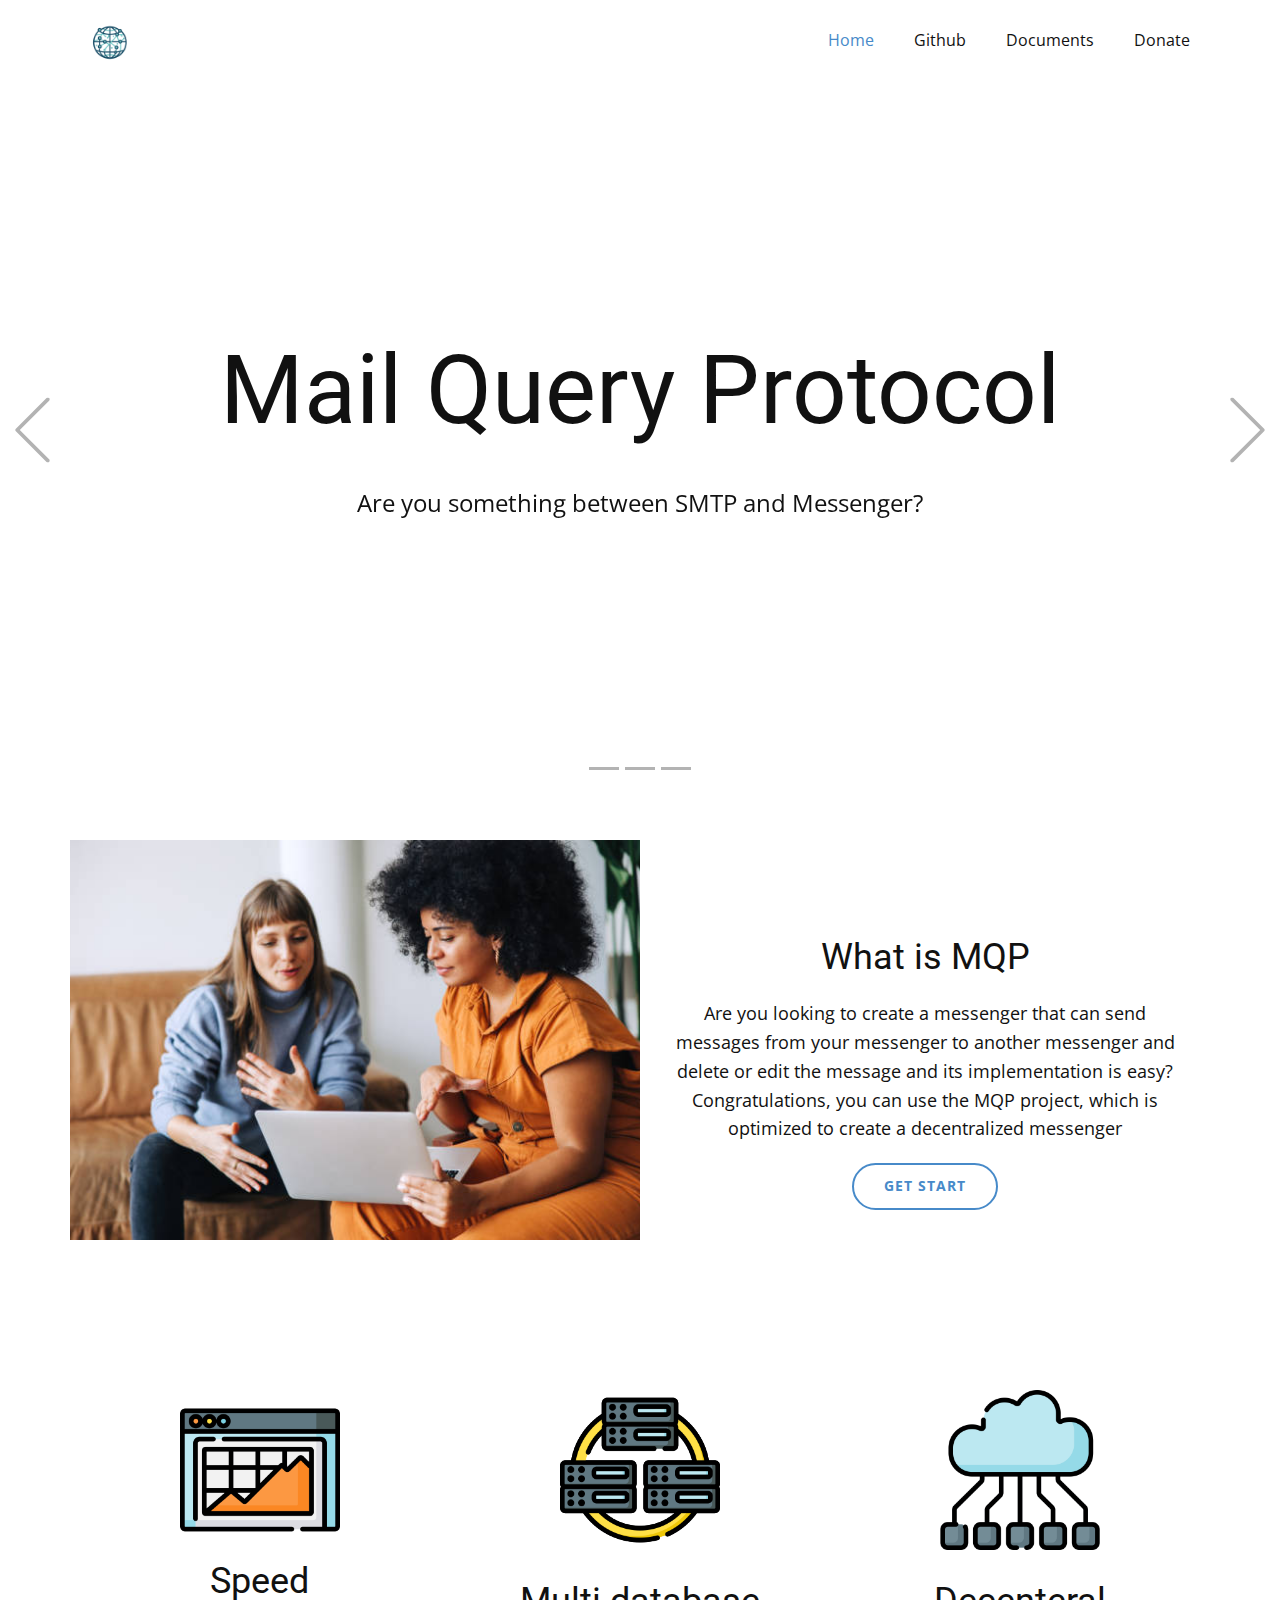
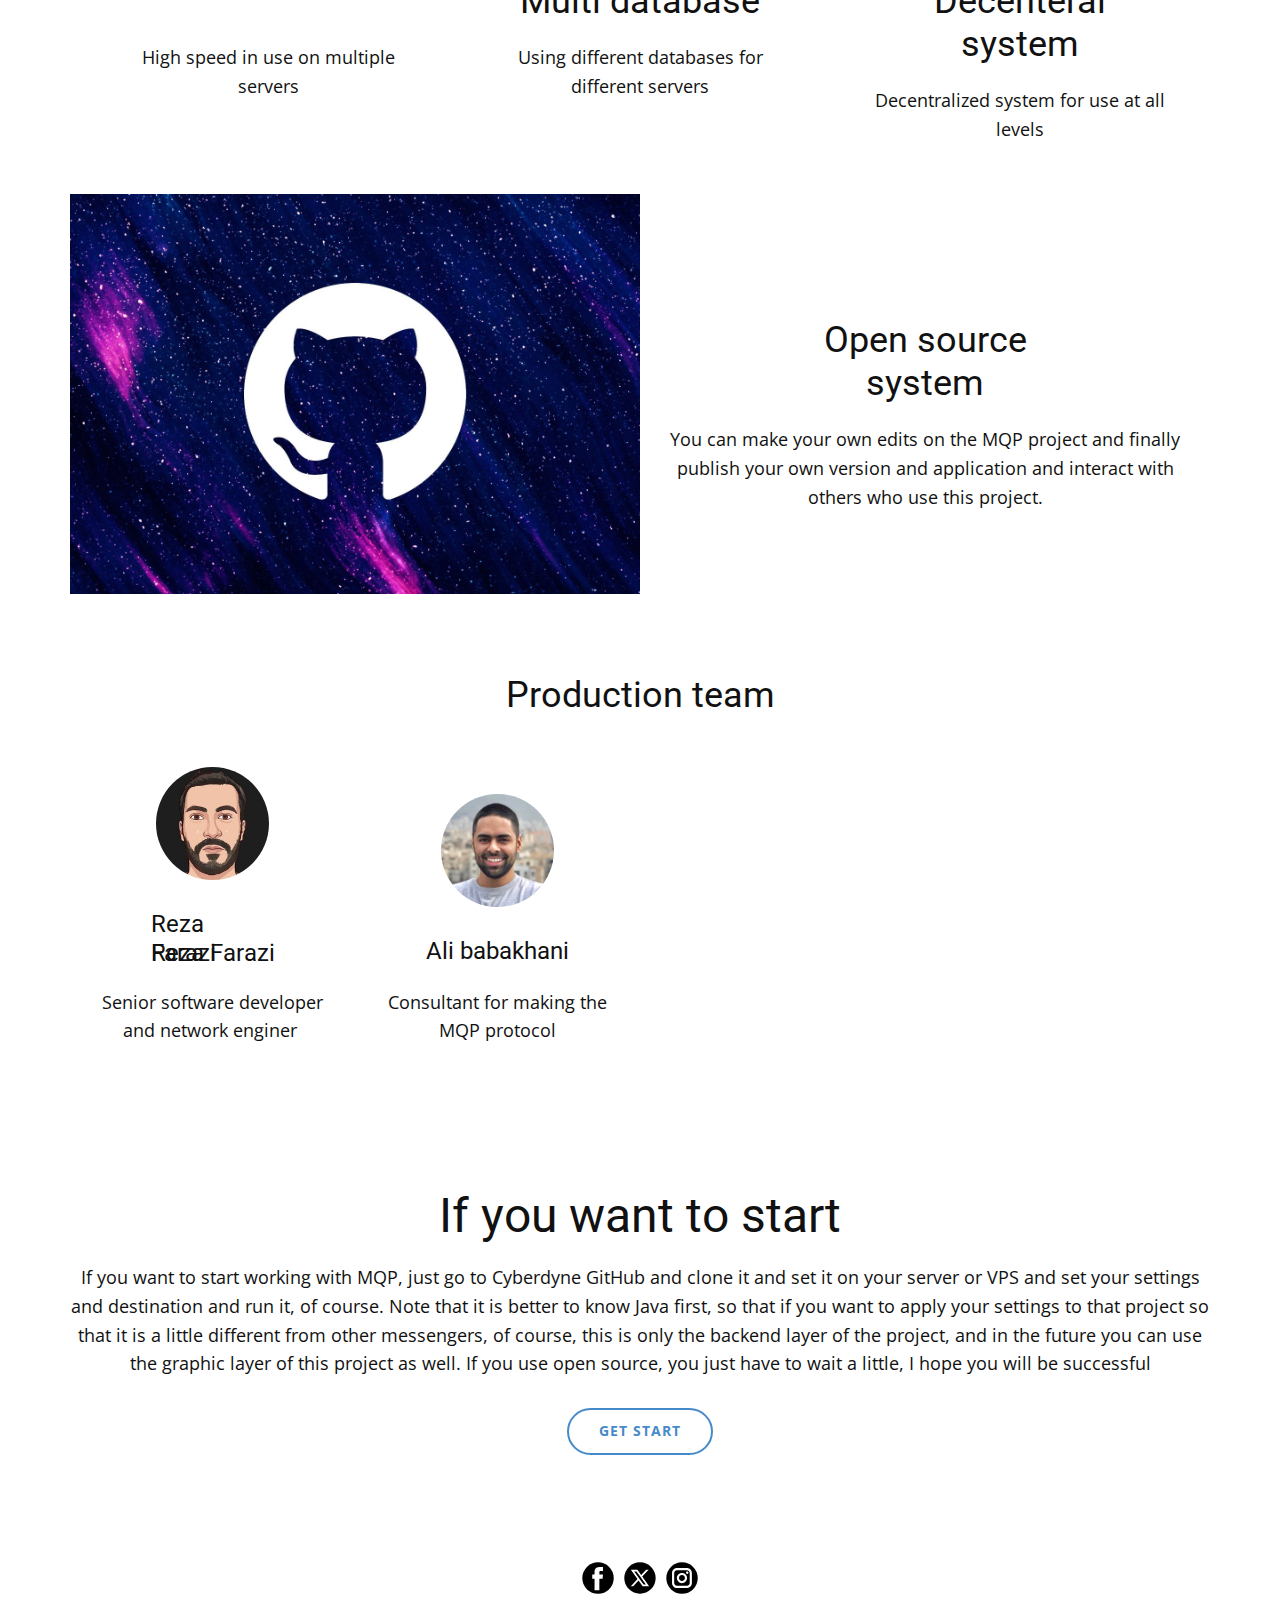
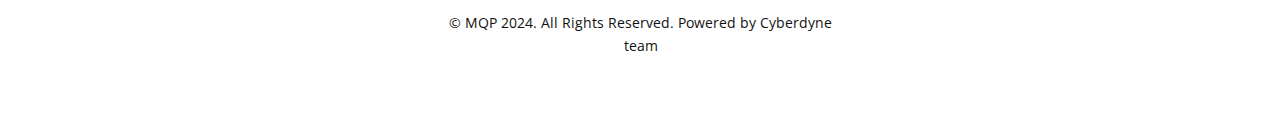
==== index.html @ e92b4737 "Get start website" ====
<!DOCTYPE html>
<html style="font-size: 16px;" lang="en"><head>
    <meta name="viewport" content="width=device-width, initial-scale=1.0">
    <meta charset="utf-8">
    <meta name="keywords" content="Mail Query Protocol​, Mail Query Protocol​, Mail Query Protocol​, If you want to start">
    <meta name="description" content="">
    <title>Home</title>
    <link rel="stylesheet" href="nicepage.css" media="screen">
<link rel="stylesheet" href="Home.css" media="screen">
    <script class="u-script" type="text/javascript" src="jquery.js" defer=""></script>
    <script class="u-script" type="text/javascript" src="nicepage.js" defer=""></script>
    <meta name="generator" content="Nicepage 6.11.6, nicepage.com">
    <link id="u-theme-google-font" rel="stylesheet" href="https://fonts.googleapis.com/css?family=Roboto:100,100i,300,300i,400,400i,500,500i,700,700i,900,900i|Open+Sans:300,300i,400,400i,500,500i,600,600i,700,700i,800,800i">
    
    
    
    
    
    
    
    <script type="application/ld+json">{
		"@context": "http://schema.org",
		"@type": "Organization",
		"name": "",
		"sameAs": [
				"https://facebook.com/name",
				"https://twitter.com/name",
				"https://instagram.com/name"
		]
}</script>
    <meta name="theme-color" content="#478ac9">
    <meta name="twitter:site" content="@">
    <meta name="twitter:card" content="summary_large_image">
    <meta name="twitter:title" content="Home">
    <meta name="twitter:description" content="">
    <meta property="og:title" content="Home">
    <meta property="og:type" content="website">
  <meta data-intl-tel-input-cdn-path="intlTelInput/"></head>
  <body data-home-page="Home.html" data-home-page-title="Home" data-path-to-root="./" data-include-products="false" class="u-body u-xl-mode" data-lang="en"><header class="u-clearfix u-header" id="sec-7b68"><div class="u-clearfix u-sheet u-valign-middle u-sheet-1">
        <nav class="u-menu u-menu-one-level u-offcanvas u-menu-1">
          <div class="menu-collapse" style="font-size: 1rem; letter-spacing: 0px;">
            <a class="u-button-style u-custom-left-right-menu-spacing u-custom-padding-bottom u-custom-text-hover-color u-custom-top-bottom-menu-spacing u-nav-link u-text-active-palette-1-base u-text-hover-palette-2-base" href="#">
              <svg class="u-svg-link" viewBox="0 0 24 24"><use xlink:href="#menu-hamburger"></use></svg>
              <svg class="u-svg-content" version="1.1" id="menu-hamburger" viewBox="0 0 16 16" x="0px" y="0px" xmlns:xlink="http://www.w3.org/1999/xlink" xmlns="http://www.w3.org/2000/svg"><g><rect y="1" width="16" height="2"></rect><rect y="7" width="16" height="2"></rect><rect y="13" width="16" height="2"></rect>
</g></svg>
            </a>
          </div>
          <div class="u-custom-menu u-nav-container">
            <ul class="u-nav u-unstyled u-nav-1"><li class="u-nav-item"><a class="u-button-style u-nav-link u-text-active-palette-1-base u-text-hover-custom-color-2" href="Home.html" style="padding: 10px 20px;">Home</a>
</li><li class="u-nav-item"><a class="u-button-style u-nav-link u-text-active-palette-1-base u-text-hover-custom-color-2" href="https://github.com/realcyberdyne" style="padding: 10px 20px;">Github</a>
</li><li class="u-nav-item"><a class="u-button-style u-nav-link u-text-active-palette-1-base u-text-hover-custom-color-2" href="https://github.com/realcyberdyne/MQP-Mail-Query-Protocol-" style="padding: 10px 20px;">Documents</a>
</li><li class="u-nav-item"><a class="u-button-style u-nav-link u-text-active-palette-1-base u-text-hover-custom-color-2" style="padding: 10px 20px;">Donate</a>
</li></ul>
          </div>
          <div class="u-custom-menu u-nav-container-collapse">
            <div class="u-black u-container-style u-inner-container-layout u-opacity u-opacity-95 u-sidenav">
              <div class="u-inner-container-layout u-sidenav-overflow">
                <div class="u-menu-close"></div>
                <ul class="u-align-center u-nav u-popupmenu-items u-unstyled u-nav-2"><li class="u-nav-item"><a class="u-button-style u-nav-link" href="Home.html">Home</a>
</li><li class="u-nav-item"><a class="u-button-style u-nav-link" href="https://github.com/realcyberdyne">Github</a>
</li><li class="u-nav-item"><a class="u-button-style u-nav-link" href="https://github.com/realcyberdyne/MQP-Mail-Query-Protocol-">Documents</a>
</li><li class="u-nav-item"><a class="u-button-style u-nav-link">Donate</a>
</li></ul>
              </div>
            </div>
            <div class="u-black u-menu-overlay u-opacity u-opacity-70"></div>
          </div>
        </nav>
        <img class="u-image u-image-contain u-image-default u-preserve-proportions u-image-1" src="images/NewProject.png" alt="" data-image-width="1024" data-image-height="1024">
      </div></header>
    <section class="u-carousel u-slide u-block-faf6-1" id="carousel_fd09" data-interval="5000" data-u-ride="carousel">
      <ol class="u-absolute-hcenter u-carousel-indicators u-block-faf6-2">
        <li data-u-target="#carousel_fd09" class="u-active u-grey-30" data-u-slide-to="0"></li>
        <li data-u-target="#carousel_fd09" class="u-grey-30" data-u-slide-to="1"></li>
        <li data-u-target="#carousel_fd09" class="u-grey-30" data-u-slide-to="2"></li>
      </ol>
      <div class="u-carousel-inner" role="listbox">
        <div class="u-active u-align-center u-carousel-item u-clearfix u-container-align-center u-section-1-1">
          <div class="u-clearfix u-sheet u-sheet-1">
            <h1 class="u-align-center u-text u-text-default u-title u-text-1">Mail Query Protocol </h1>
            <p class="u-align-center u-large-text u-text u-text-variant u-text-2"> Are you something between SMTP and Messenger?</p>
          </div>
        </div>
        <div class="u-carousel-item u-clearfix u-section-1-2">
          <div class="u-clearfix u-sheet u-sheet-1">
            <h1 class="u-align-center u-text u-text-default u-title u-text-1">Mail Query Protocol </h1>
            <p class="u-align-center u-large-text u-text u-text-variant u-text-2"> Are you looking for a decentralized file manager?</p>
          </div>
        </div>
        <div class="u-carousel-item u-clearfix u-section-1-3">
          <div class="u-clearfix u-sheet u-sheet-1">
            <h1 class="u-align-center u-text u-text-default u-title u-text-1">Mail Query Protocol </h1>
            <p class="u-align-center u-large-text u-text u-text-variant u-text-2"> Are you looking for a decentralized file manager?</p>
          </div>
        </div>
      </div>
      <a class="u-absolute-vcenter u-carousel-control u-carousel-control-prev u-text-grey-30 u-block-faf6-3" href="#carousel_fd09" role="button" data-u-slide="prev">
        <span aria-hidden="true">
          <svg class="u-svg-link" viewBox="0 0 477.175 477.175"><path d="M145.188,238.575l215.5-215.5c5.3-5.3,5.3-13.8,0-19.1s-13.8-5.3-19.1,0l-225.1,225.1c-5.3,5.3-5.3,13.8,0,19.1l225.1,225
                    c2.6,2.6,6.1,4,9.5,4s6.9-1.3,9.5-4c5.3-5.3,5.3-13.8,0-19.1L145.188,238.575z"></path></svg>
        </span>
        <span class="sr-only">Previous</span>
      </a>
      <a class="u-absolute-vcenter u-carousel-control u-carousel-control-next u-text-grey-30 u-block-faf6-4" href="#carousel_fd09" role="button" data-u-slide="next">
        <span aria-hidden="true">
          <svg class="u-svg-link" viewBox="0 0 477.175 477.175"><path d="M360.731,229.075l-225.1-225.1c-5.3-5.3-13.8-5.3-19.1,0s-5.3,13.8,0,19.1l215.5,215.5l-215.5,215.5
                    c-5.3,5.3-5.3,13.8,0,19.1c2.6,2.6,6.1,4,9.5,4c3.4,0,6.9-1.3,9.5-4l225.1-225.1C365.931,242.875,365.931,234.275,360.731,229.075z"></path></svg>
        </span>
        <span class="sr-only">Next</span>
      </a>
    </section>
    <section class="u-clearfix u-section-2" id="sec-bded">
      <div class="u-clearfix u-sheet u-sheet-1">
        <div class="data-layout-selected u-clearfix u-expanded-width u-layout-wrap u-layout-wrap-1">
          <div class="u-layout">
            <div class="u-layout-row">
              <div class="u-container-align-center u-container-style u-image u-layout-cell u-size-30 u-image-1" data-image-width="612" data-image-height="408">
                <div class="u-container-layout u-container-layout-1"></div>
              </div>
              <div class="u-container-style u-layout-cell u-size-30 u-layout-cell-2">
                <div class="u-container-layout u-container-layout-2">
                  <h3 class="u-align-center u-text u-text-default u-text-1">What is MQP<br>
                  </h3>
                  <p class="u-align-center u-text u-text-default u-text-2"> Are you looking to create a messenger that can send messages from your messenger to another messenger and delete or edit the message and its implementation is easy?
Congratulations, you can use the MQP project, which is optimized to create a decentralized messenger</p>
                  <a href="https://github.com/realcyberdyne/MQP-Mail-Query-Protocol-" class="u-align-center u-border-2 u-border-hover-palette-1-base u-border-palette-1-base u-btn u-btn-round u-button-style u-hover-palette-1-base u-none u-radius u-btn-1">Get start </a>
                </div>
              </div>
            </div>
          </div>
        </div>
      </div>
    </section>
    <section class="u-clearfix u-section-3" id="sec-f369">
      <div class="u-clearfix u-sheet u-valign-middle u-sheet-1">
        <div class="data-layout-selected u-clearfix u-expanded-width u-layout-wrap u-layout-wrap-1">
          <div class="u-layout">
            <div class="u-layout-row">
              <div class="u-container-align-center-lg u-container-align-center-md u-container-align-center-sm u-container-align-center-xl u-container-style u-layout-cell u-size-20 u-layout-cell-1">
                <div class="u-container-layout u-valign-top-xs u-container-layout-1">
                  <img class="u-image u-image-default u-preserve-proportions u-image-1" src="images/computer.png" alt="" data-image-width="512" data-image-height="512">
                  <h3 class="u-align-center u-text u-text-default u-text-1">Speed</h3>
                  <p class="u-align-center u-text u-text-default u-text-2"> High speed in use on multiple servers</p>
                </div>
              </div>
              <div class="u-container-style u-layout-cell u-size-20 u-layout-cell-2">
                <div class="u-container-layout u-container-layout-2">
                  <img class="u-image u-image-contain u-image-default u-preserve-proportions u-image-2" src="images/database.png" alt="" data-image-width="512" data-image-height="512">
                  <img class="u-image u-image-contain u-image-default u-preserve-proportions u-image-3" src="images/database.png" alt="" data-image-width="512" data-image-height="512">
                  <h3 class="u-align-center u-text u-text-default u-text-3">Multi database</h3>
                  <p class="u-align-center u-text u-text-default u-text-4"> Using different databases for different servers</p>
                </div>
              </div>
              <div class="u-container-align-center u-container-style u-layout-cell u-size-20 u-layout-cell-3">
                <div class="u-container-layout u-container-layout-3">
                  <img class="u-image u-image-default u-preserve-proportions u-image-4" src="images/circuit.png" alt="" data-image-width="512" data-image-height="512">
                  <h3 class="u-align-center u-text u-text-default u-text-5"> Decenteral system</h3>
                  <p class="u-align-center u-text u-text-default u-text-6"> Decentralized system for use at all levels</p>
                </div>
              </div>
            </div>
          </div>
        </div>
        <div class="data-layout-selected u-clearfix u-expanded-width u-layout-wrap u-layout-wrap-2">
          <div class="u-layout">
            <div class="u-layout-row">
              <div class="u-container-align-center u-container-style u-image u-layout-cell u-size-30 u-image-5" data-image-width="1600" data-image-height="900">
                <div class="u-container-layout u-container-layout-4"></div>
              </div>
              <div class="u-container-style u-layout-cell u-size-30 u-layout-cell-5">
                <div class="u-container-layout u-container-layout-5">
                  <h3 class="u-align-center u-text u-text-default u-text-7">Open source system</h3>
                  <p class="u-align-center u-text u-text-default u-text-8"> You can make your own edits on the MQP project and finally publish your own version and application and interact with others who use this project.<br>
                  </p>
                </div>
              </div>
            </div>
          </div>
        </div>
      </div>
    </section>
    <section class="u-clearfix u-section-4" id="sec-84dd">
      <div class="u-clearfix u-sheet u-sheet-1">
        <h3 class="u-align-center u-text u-text-default u-text-1"> Production team</h3>
        <div class="data-layout-selected u-clearfix u-expanded-width u-layout-wrap u-layout-wrap-1">
          <div class="u-layout">
            <div class="u-layout-row">
              <div class="u-container-style u-layout-cell u-size-15 u-size-30-md u-layout-cell-1">
                <div class="u-container-layout u-container-layout-1">
                  <img class="u-image u-image-round u-preserve-proportions u-radius u-image-1" src="images/image10.png" alt="" data-image-width="200" data-image-height="200">
                  <h4 class="u-text u-text-default u-text-2">Reza Farazi</h4>
                  <h4 class="u-align-center u-text u-text-default u-text-3">Reza Farazi</h4>
                  <p class="u-align-center u-text u-text-default u-text-4">Senior software developer and network enginer&nbsp;</p>
                </div>
              </div>
              <div class="u-container-align-center u-container-style u-layout-cell u-size-15 u-size-30-md u-layout-cell-2">
                <div class="u-container-layout u-valign-bottom u-container-layout-2">
                  <img class="u-image u-image-round u-preserve-proportions u-radius u-image-2" src="images/image11.png" alt="" data-image-width="640" data-image-height="640">
                  <h4 class="u-align-center u-text u-text-default u-text-5">Ali babakhani</h4>
                  <p class="u-align-center u-text u-text-default u-text-6"> Consultant for making the MQP protocol</p>
                </div>
              </div>
              <div class="u-container-style u-layout-cell u-size-15 u-size-30-md u-layout-cell-3">
                <div class="u-container-layout u-container-layout-3"></div>
              </div>
              <div class="u-container-style u-layout-cell u-size-15 u-size-30-md u-layout-cell-4">
                <div class="u-container-layout u-container-layout-4"></div>
              </div>
            </div>
          </div>
        </div>
      </div>
    </section>
    <section class="u-clearfix u-section-5" id="sec-c62b">
      <div class="u-clearfix u-sheet u-sheet-1">
        <h2 class="u-align-center u-text u-text-default u-text-1">If you want to start</h2>
        <p class="u-align-center u-text u-text-default u-text-2"> If you want to start working with MQP, just go to Cyberdyne GitHub and clone it and set it on your server or VPS and set your settings and destination and run it, of course. Note that it is better to know Java first, so that if you want to apply your settings to that project so that it is a little different from other messengers, of course, this is only the backend layer of the project, and in the future you can use the graphic layer of this project as well. If you use open source, you just have to wait a little, I hope you will be successful</p>
        <a href="https://github.com/realcyberdyne/MQP-Mail-Query-Protocol-" class="u-align-center u-border-2 u-border-hover-palette-1-base u-border-palette-1-base u-btn u-btn-round u-button-style u-hover-palette-1-base u-none u-radius u-btn-1">Get start </a>
      </div>
    </section>
    
    
    
    <footer class="u-align-center u-clearfix u-footer u-white u-footer" id="sec-74ca"><div class="u-clearfix u-sheet u-sheet-1">
        <div class="u-social-icons u-spacing-10 u-social-icons-1">
          <a class="u-social-url" title="facebook" target="_blank" href="https://facebook.com/name"><span class="u-icon u-social-facebook u-social-icon u-text-black u-icon-1"><svg class="u-svg-link" preserveAspectRatio="xMidYMin slice" viewBox="0 0 112 112" style=""><use xlink:href="#svg-7eaa"></use></svg><svg class="u-svg-content" viewBox="0 0 112 112" x="0" y="0" id="svg-7eaa"><circle fill="currentColor" cx="56.1" cy="56.1" r="55"></circle><path fill="#FFFFFF" d="M73.5,31.6h-9.1c-1.4,0-3.6,0.8-3.6,3.9v8.5h12.6L72,58.3H60.8v40.8H43.9V58.3h-8V43.9h8v-9.2
c0-6.7,3.1-17,17-17h12.5v13.9H73.5z"></path></svg></span>
          </a>
          <a class="u-social-url" title="twitter" target="_blank" href="https://twitter.com/name"><span class="u-icon u-social-icon u-social-twitter u-text-black u-icon-2"><svg class="u-svg-link" preserveAspectRatio="xMidYMin slice" viewBox="0 0 112.2 112.2" style=""><use xlink:href="#svg-4dbb"></use></svg><svg class="u-svg-content" viewBox="0 0 112.2 112.2" x="0px" y="0px" id="svg-4dbb"><circle fill="currentColor" cx="56" cy="56" r="55"></circle><path fill="#FFFFFF" d="M63.9,51l22.4-24h-8.6L60.3,45.9L46.9,27H24l23.3,32.8L24,85h8.2L51,64.9L65.3,85H88L63.9,51z M55.3,60.2
l-3.7-5.1L35.7,33.1h8.1l12.3,17.2l3.7,5.1l16.6,23.4h-7.8L55.3,60.2z"></path></svg></span>
          </a>
          <a class="u-social-url" title="instagram" target="_blank" href="https://instagram.com/name"><span class="u-icon u-social-icon u-social-instagram u-text-black u-icon-3"><svg class="u-svg-link" preserveAspectRatio="xMidYMin slice" viewBox="0 0 112 112" style=""><use xlink:href="#svg-7a27"></use></svg><svg class="u-svg-content" viewBox="0 0 112 112" x="0" y="0" id="svg-7a27"><circle fill="currentColor" cx="56.1" cy="56.1" r="55"></circle><path fill="#FFFFFF" d="M55.9,38.2c-9.9,0-17.9,8-17.9,17.9C38,66,46,74,55.9,74c9.9,0,17.9-8,17.9-17.9C73.8,46.2,65.8,38.2,55.9,38.2
z M55.9,66.4c-5.7,0-10.3-4.6-10.3-10.3c-0.1-5.7,4.6-10.3,10.3-10.3c5.7,0,10.3,4.6,10.3,10.3C66.2,61.8,61.6,66.4,55.9,66.4z"></path><path fill="#FFFFFF" d="M74.3,33.5c-2.3,0-4.2,1.9-4.2,4.2s1.9,4.2,4.2,4.2s4.2-1.9,4.2-4.2S76.6,33.5,74.3,33.5z"></path><path fill="#FFFFFF" d="M73.1,21.3H38.6c-9.7,0-17.5,7.9-17.5,17.5v34.5c0,9.7,7.9,17.6,17.5,17.6h34.5c9.7,0,17.5-7.9,17.5-17.5V38.8
C90.6,29.1,82.7,21.3,73.1,21.3z M83,73.3c0,5.5-4.5,9.9-9.9,9.9H38.6c-5.5,0-9.9-4.5-9.9-9.9V38.8c0-5.5,4.5-9.9,9.9-9.9h34.5
c5.5,0,9.9,4.5,9.9,9.9V73.3z"></path></svg></span>
          </a>
        </div>
        <p class="u-small-text u-text u-text-variant u-text-1"> © MQP 2024. All Rights Reserved. Powered by Cyberdyne team</p>
      </div></footer>
    
  
</body></html>
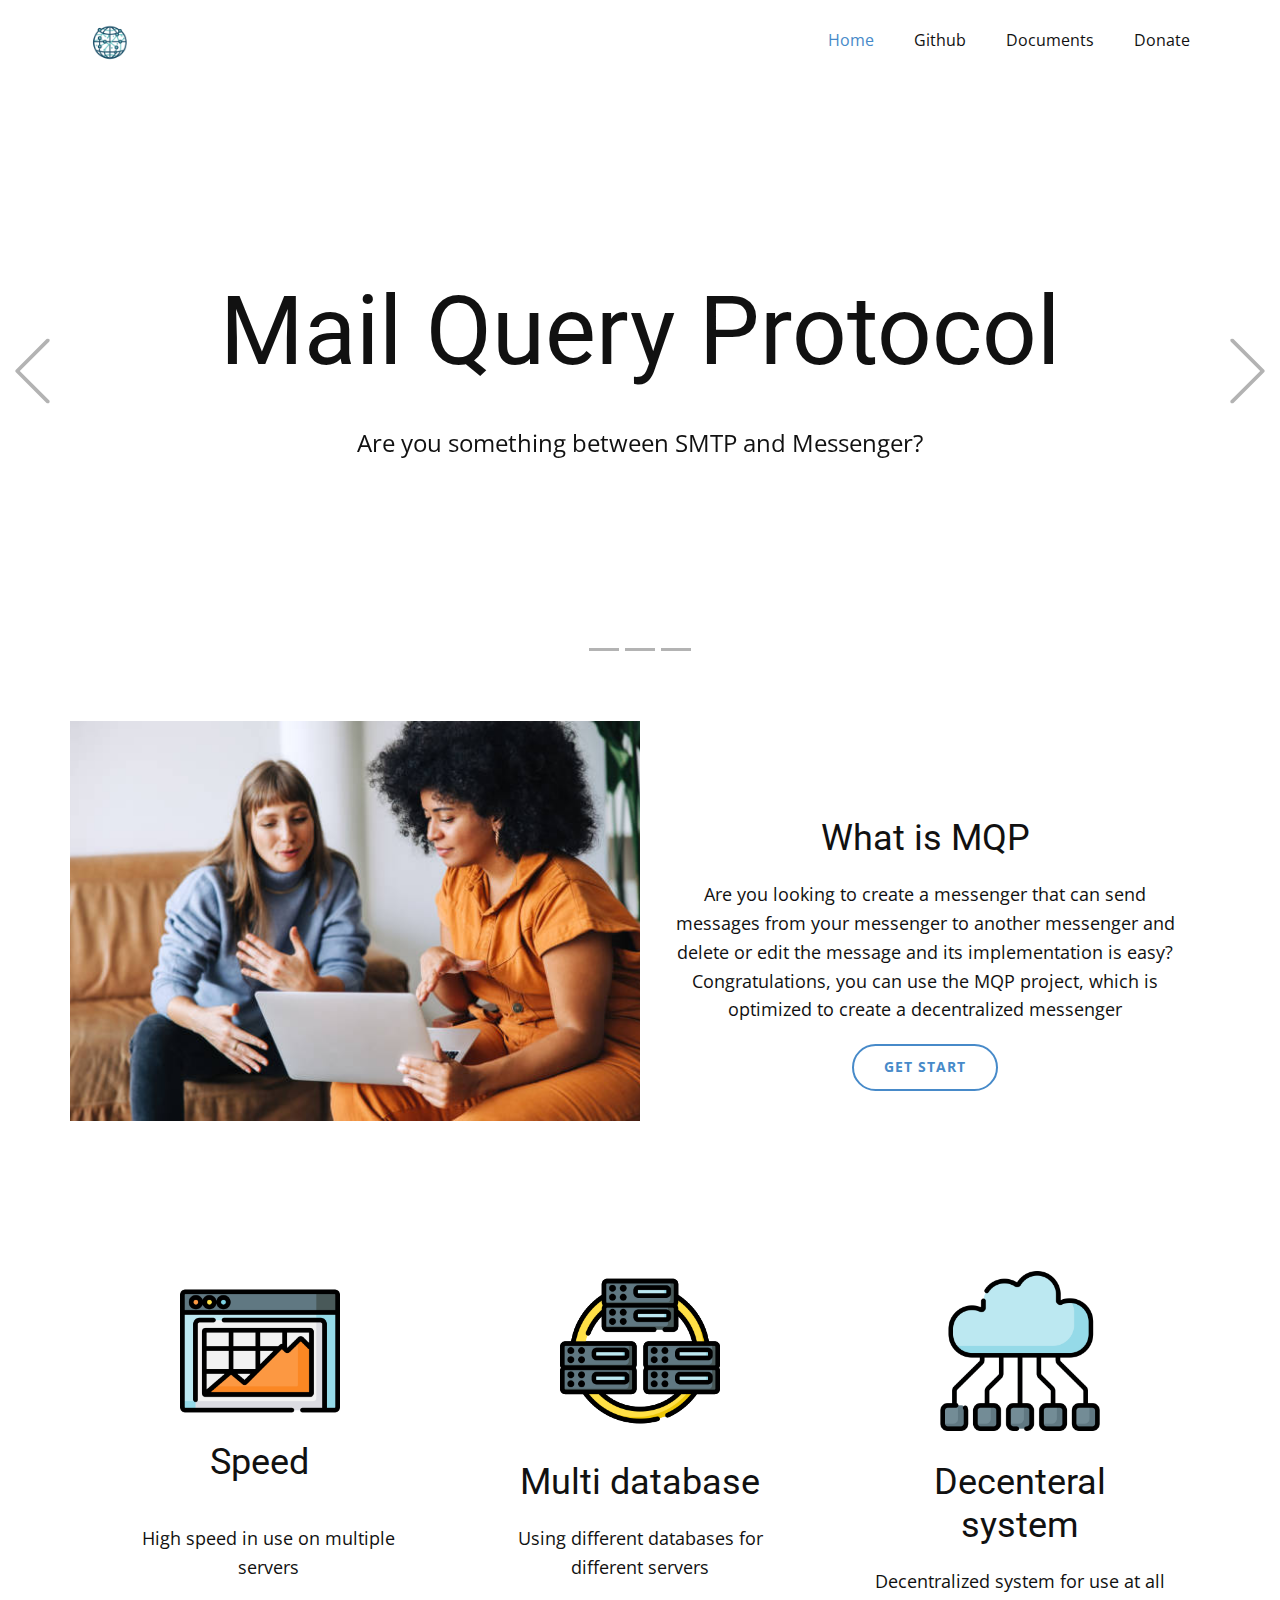
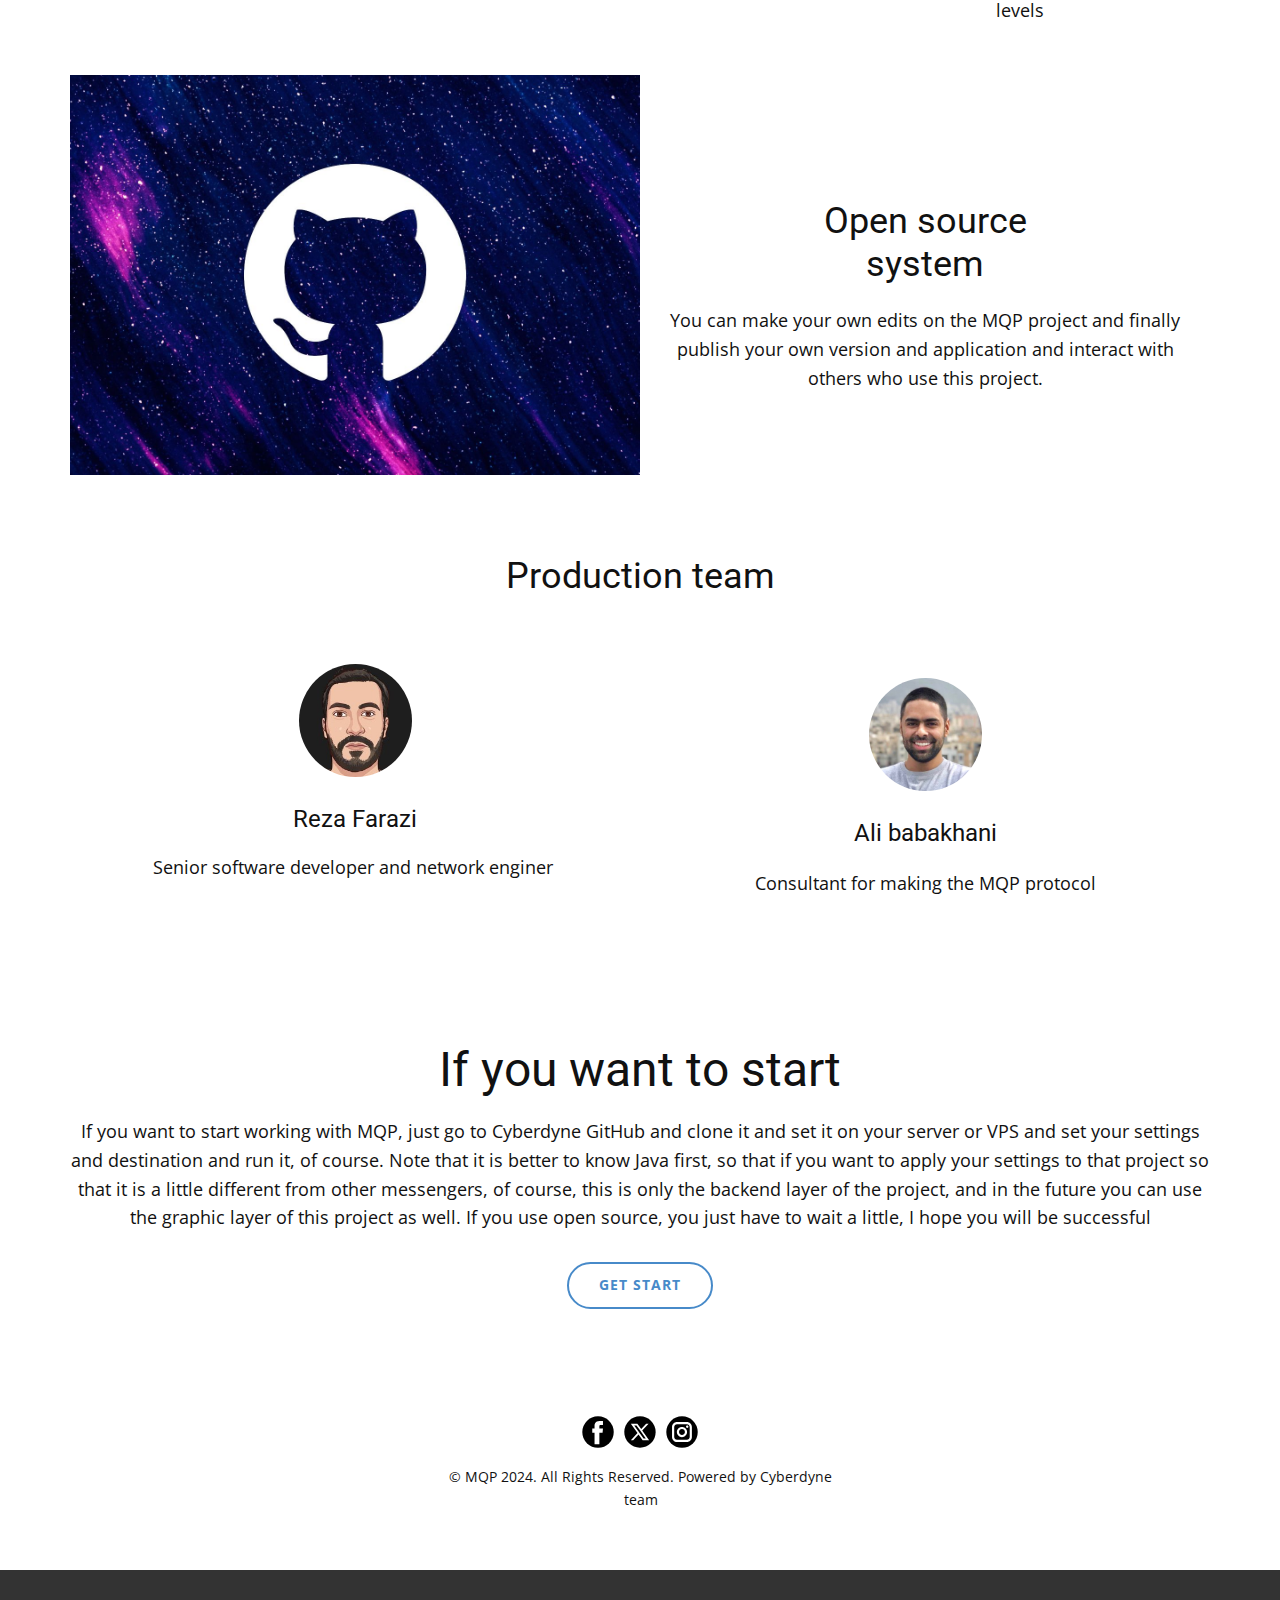
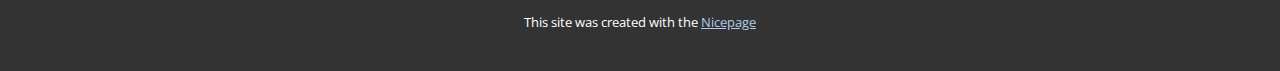
==== commit 5c222bd1: "Fix some bugs" ====
--- a/index.html
+++ b/index.html
@@ -1,15 +1,16 @@
 <!DOCTYPE html>
-<html style="font-size: 16px;" lang="en"><head>
+<html style="font-size: 16px;" lang="en-US"><head>
     <meta name="viewport" content="width=device-width, initial-scale=1.0">
     <meta charset="utf-8">
     <meta name="keywords" content="Mail Query Protocol​, Mail Query Protocol​, Mail Query Protocol​, If you want to start">
-    <meta name="description" content="">
+    <meta name="description" content="The official page of the MQP protocol">
     <title>Home</title>
     <link rel="stylesheet" href="nicepage.css" media="screen">
 <link rel="stylesheet" href="Home.css" media="screen">
     <script class="u-script" type="text/javascript" src="jquery.js" defer=""></script>
     <script class="u-script" type="text/javascript" src="nicepage.js" defer=""></script>
     <meta name="generator" content="Nicepage 6.11.6, nicepage.com">
+    <link rel="icon" href="images/NewProject.png">
     <link id="u-theme-google-font" rel="stylesheet" href="https://fonts.googleapis.com/css?family=Roboto:100,100i,300,300i,400,400i,500,500i,700,700i,900,900i|Open+Sans:300,300i,400,400i,500,500i,600,600i,700,700i,800,800i">
     
     
@@ -21,7 +22,7 @@
     <script type="application/ld+json">{
 		"@context": "http://schema.org",
 		"@type": "Organization",
-		"name": "",
+		"name": "Mail Query protocol",
 		"sameAs": [
 				"https://facebook.com/name",
 				"https://twitter.com/name",
@@ -32,8 +33,9 @@
     <meta name="twitter:site" content="@">
     <meta name="twitter:card" content="summary_large_image">
     <meta name="twitter:title" content="Home">
-    <meta name="twitter:description" content="">
+    <meta name="twitter:description" content="Mail Query protocol">
     <meta property="og:title" content="Home">
+    <meta property="og:description" content="The official page of the MQP protocol">
     <meta property="og:type" content="website">
   <meta data-intl-tel-input-cdn-path="intlTelInput/"></head>
   <body data-home-page="Home.html" data-home-page-title="Home" data-path-to-root="./" data-include-products="false" class="u-body u-xl-mode" data-lang="en"><header class="u-clearfix u-header" id="sec-7b68"><div class="u-clearfix u-sheet u-valign-middle u-sheet-1">
@@ -66,13 +68,13 @@
             <div class="u-black u-menu-overlay u-opacity u-opacity-70"></div>
           </div>
         </nav>
-        <img class="u-image u-image-contain u-image-default u-preserve-proportions u-image-1" src="images/NewProject.png" alt="" data-image-width="1024" data-image-height="1024">
+        <img class="u-image u-image-contain u-image-default u-preserve-proportions u-image-1" src="images/NewProject.png?rand=3d67" alt="" data-image-width="1024" data-image-height="1024">
       </div></header>
-    <section class="u-carousel u-slide u-block-faf6-1" id="carousel_fd09" data-interval="5000" data-u-ride="carousel">
+    <section class="u-carousel u-slide u-block-faf6-1" id="carousel-aefb" data-interval="5000" data-u-ride="carousel">
       <ol class="u-absolute-hcenter u-carousel-indicators u-block-faf6-2">
-        <li data-u-target="#carousel_fd09" class="u-active u-grey-30" data-u-slide-to="0"></li>
-        <li data-u-target="#carousel_fd09" class="u-grey-30" data-u-slide-to="1"></li>
-        <li data-u-target="#carousel_fd09" class="u-grey-30" data-u-slide-to="2"></li>
+        <li data-u-target="#carousel-aefb" class="u-active u-grey-30" data-u-slide-to="0"></li>
+        <li data-u-target="#carousel-aefb" class="u-grey-30" data-u-slide-to="1"></li>
+        <li data-u-target="#carousel-aefb" class="u-grey-30" data-u-slide-to="2"></li>
       </ol>
       <div class="u-carousel-inner" role="listbox">
         <div class="u-active u-align-center u-carousel-item u-clearfix u-container-align-center u-section-1-1">
@@ -94,14 +96,14 @@
           </div>
         </div>
       </div>
-      <a class="u-absolute-vcenter u-carousel-control u-carousel-control-prev u-text-grey-30 u-block-faf6-3" href="#carousel_fd09" role="button" data-u-slide="prev">
+      <a class="u-absolute-vcenter u-carousel-control u-carousel-control-prev u-text-grey-30 u-block-faf6-3" href="#carousel-aefb" role="button" data-u-slide="prev">
         <span aria-hidden="true">
           <svg class="u-svg-link" viewBox="0 0 477.175 477.175"><path d="M145.188,238.575l215.5-215.5c5.3-5.3,5.3-13.8,0-19.1s-13.8-5.3-19.1,0l-225.1,225.1c-5.3,5.3-5.3,13.8,0,19.1l225.1,225
                     c2.6,2.6,6.1,4,9.5,4s6.9-1.3,9.5-4c5.3-5.3,5.3-13.8,0-19.1L145.188,238.575z"></path></svg>
         </span>
         <span class="sr-only">Previous</span>
       </a>
-      <a class="u-absolute-vcenter u-carousel-control u-carousel-control-next u-text-grey-30 u-block-faf6-4" href="#carousel_fd09" role="button" data-u-slide="next">
+      <a class="u-absolute-vcenter u-carousel-control u-carousel-control-next u-text-grey-30 u-block-faf6-4" href="#carousel-aefb" role="button" data-u-slide="next">
         <span aria-hidden="true">
           <svg class="u-svg-link" viewBox="0 0 477.175 477.175"><path d="M360.731,229.075l-225.1-225.1c-5.3-5.3-13.8-5.3-19.1,0s-5.3,13.8,0,19.1l215.5,215.5l-215.5,215.5
                     c-5.3,5.3-5.3,13.8,0,19.1c2.6,2.6,6.1,4,9.5,4c3.4,0,6.9-1.3,9.5-4l225.1-225.1C365.931,242.875,365.931,234.275,360.731,229.075z"></path></svg>
@@ -179,32 +181,25 @@
         </div>
       </div>
     </section>
-    <section class="u-clearfix u-section-4" id="sec-84dd">
+    <section class="u-clearfix u-container-align-center u-section-4" id="sec-84dd">
       <div class="u-clearfix u-sheet u-sheet-1">
         <h3 class="u-align-center u-text u-text-default u-text-1"> Production team</h3>
         <div class="data-layout-selected u-clearfix u-expanded-width u-layout-wrap u-layout-wrap-1">
           <div class="u-layout">
             <div class="u-layout-row">
-              <div class="u-container-style u-layout-cell u-size-15 u-size-30-md u-layout-cell-1">
-                <div class="u-container-layout u-container-layout-1">
+              <div class="u-container-style u-layout-cell u-size-30 u-layout-cell-1">
+                <div class="u-container-layout u-valign-middle u-container-layout-1">
                   <img class="u-image u-image-round u-preserve-proportions u-radius u-image-1" src="images/image10.png" alt="" data-image-width="200" data-image-height="200">
-                  <h4 class="u-text u-text-default u-text-2">Reza Farazi</h4>
-                  <h4 class="u-align-center u-text u-text-default u-text-3">Reza Farazi</h4>
-                  <p class="u-align-center u-text u-text-default u-text-4">Senior software developer and network enginer&nbsp;</p>
-                </div>
-              </div>
-              <div class="u-container-align-center u-container-style u-layout-cell u-size-15 u-size-30-md u-layout-cell-2">
+                  <h4 class="u-align-center u-text u-text-default u-text-2">Reza Farazi</h4>
+                  <p class="u-align-center u-text u-text-default u-text-3">Senior software developer and network enginer&nbsp;</p>
+                </div>
+              </div>
+              <div class="u-container-style u-layout-cell u-size-30 u-layout-cell-2">
                 <div class="u-container-layout u-valign-bottom u-container-layout-2">
                   <img class="u-image u-image-round u-preserve-proportions u-radius u-image-2" src="images/image11.png" alt="" data-image-width="640" data-image-height="640">
-                  <h4 class="u-align-center u-text u-text-default u-text-5">Ali babakhani</h4>
-                  <p class="u-align-center u-text u-text-default u-text-6"> Consultant for making the MQP protocol</p>
-                </div>
-              </div>
-              <div class="u-container-style u-layout-cell u-size-15 u-size-30-md u-layout-cell-3">
-                <div class="u-container-layout u-container-layout-3"></div>
-              </div>
-              <div class="u-container-style u-layout-cell u-size-15 u-size-30-md u-layout-cell-4">
-                <div class="u-container-layout u-container-layout-4"></div>
+                  <h4 class="u-align-center u-text u-text-default u-text-4">Ali babakhani</h4>
+                  <p class="u-align-center u-text u-text-default u-text-5"> Consultant for making the MQP protocol</p>
+                </div>
               </div>
             </div>
           </div>
@@ -237,6 +232,13 @@
         </div>
         <p class="u-small-text u-text u-text-variant u-text-1"> © MQP 2024. All Rights Reserved. Powered by Cyberdyne team</p>
       </div></footer>
-    
+    <section class="u-backlink u-clearfix u-grey-80">
+      <p class="u-text">
+        <span>This site was created with the </span>
+        <a class="u-link" href="https://nicepage.com/" target="_blank" rel="nofollow">
+          <span>Nicepage</span>
+        </a>
+      </p>
+    </section>
   
 </body></html>--- a/nicepage.css
+++ b/nicepage.css
@@ -42950,6 +42950,7 @@
 
 .u-header .u-nav-1 {
   font-size: 1rem;
+  letter-spacing: normal;
 }
 
 .u-header .u-nav-2 {
@@ -42964,10 +42965,6 @@
 @media (max-width: 1199px) {
   .u-header .u-menu-1 {
     width: auto;
-  }
-
-  .u-header .u-nav-1 {
-    letter-spacing: normal;
   }
 
   .u-header .u-image-1 {
--- a/Home.css
+++ b/Home.css
@@ -14,79 +14,149 @@
 }
 
 .u-section-1-1 .u-sheet-1 {
-  min-height: 700px;
+  min-height: 581px;
 }
 
 .u-section-1-1 .u-text-1 {
-  margin: 258px auto 0;
+  margin: 199px auto 0;
 }
 
 .u-section-1-1 .u-text-2 {
-  margin: 40px 59px 0;
+  margin: 39px 59px 0;
 }
 
 @media (max-width: 1199px) {
+  .u-section-1-1 .u-text-1 {
+    margin-top: 212px;
+  }
+
+  .u-section-1-1 .u-text-2 {
+    width: auto;
+    margin-left: 0;
+    margin-right: 0;
+  }
+}
+
+@media (max-width: 991px) {
+  .u-section-1-1 .u-text-1 {
+    width: auto;
+    margin-left: 45px;
+    margin-right: 45px;
+  }
+
+  .u-section-1-1 .u-text-2 {
+    margin-left: 46px;
+    margin-right: 46px;
+  }
+}
+
+@media (max-width: 767px) {
+  .u-section-1-1 .u-text-1 {
+    margin-top: 199px;
+    margin-left: 8px;
+    margin-right: 8px;
+  }
+
   .u-section-1-1 .u-text-2 {
     margin-left: 0;
     margin-right: 0;
   }
 }
 
-@media (max-width: 991px) {
+@media (max-width: 575px) {
   .u-section-1-1 .u-text-1 {
+    margin-top: 180px;
+  }
+}
+
+.u-section-1-2 .u-sheet-1 {
+  min-height: 700px;
+}
+
+.u-section-1-2 .u-text-1 {
+  margin: 259px auto 0;
+}
+
+.u-section-1-2 .u-text-2 {
+  margin: 39px 59px 0;
+}
+
+@media (max-width: 1199px) {
+  .u-section-1-2 .u-text-1 {
+    margin-top: 272px;
+  }
+
+  .u-section-1-2 .u-text-2 {
     width: auto;
-    margin-top: 60px;
     margin-left: 0;
     margin-right: 0;
   }
-
-  .u-section-1-1 .u-text-2 {
+}
+
+@media (max-width: 991px) {
+  .u-section-1-2 .u-text-1 {
     width: auto;
-    margin-left: 46px;
-    margin-right: 46px;
+    margin-left: 45px;
+    margin-right: 45px;
   }
 }
 
 @media (max-width: 767px) {
-  .u-section-1-1 .u-text-2 {
+  .u-section-1-2 .u-text-1 {
+    margin-top: 226px;
+  }
+}
+
+@media (max-width: 575px) {
+  .u-section-1-2 .u-text-1 {
+    margin-top: 239px;
+    margin-left: auto;
+    margin-right: auto;
+  }
+}
+
+.u-section-1-3 .u-sheet-1 {
+  min-height: 700px;
+}
+
+.u-section-1-3 .u-text-1 {
+  margin: 259px auto 0;
+}
+
+.u-section-1-3 .u-text-2 {
+  margin: 39px 59px 0;
+}
+
+@media (max-width: 1199px) {
+  .u-section-1-3 .u-text-1 {
+    margin-top: 272px;
+  }
+
+  .u-section-1-3 .u-text-2 {
+    width: auto;
     margin-left: 0;
     margin-right: 0;
   }
 }
 
-.u-section-1-2 .u-sheet-1 {
-  min-height: 700px;
-}
-
-.u-section-1-2 .u-text-1 {
-  margin: 259px auto 0;
-}
-
-.u-section-1-2 .u-text-2 {
-  margin: 39px 59px 60px;
-}
-
-@media (max-width: 1199px) {
-  .u-section-1-2 .u-text-2 {
-    margin-left: 0;
-    margin-right: 0;
-  }
-}
-
-.u-section-1-3 .u-sheet-1 {
-  min-height: 700px;
-}
-
-.u-section-1-3 .u-text-1 {
-  margin: 259px auto 0;
-}
-
-.u-section-1-3 .u-text-2 {
-  margin: 39px 59px 60px;
-}
-
-@media (max-width: 1199px) {
-  .u-section-1-3 .u-text-2 {
+@media (max-width: 991px) {
+  .u-section-1-3 .u-text-1 {
+    width: auto;
+    margin-left: 45px;
+    margin-right: 45px;
+  }
+}
+
+@media (max-width: 767px) {
+  .u-section-1-3 .u-text-1 {
+    margin-left: 8px;
+    margin-right: 8px;
+  }
+}
+
+@media (max-width: 575px) {
+  .u-section-1-3 .u-text-1 {
+    margin-top: 239px;
     margin-left: 0;
     margin-right: 0;
   }
@@ -103,6 +173,7 @@
 .u-section-2 .u-image-1 {
   min-height: 400px;
   background-image: url("images/image9.png");
+  background-position: 50% 50%;
 }
 
 .u-section-2 .u-container-layout-1 {
@@ -280,6 +351,7 @@
 .u-section-3 .u-image-5 {
   min-height: 400px;
   background-image: url("images/image4.png");
+  background-position: 50% 50%;
 }
 
 .u-section-3 .u-container-layout-4 {
@@ -469,7 +541,7 @@
 }
 
 .u-section-4 .u-layout-wrap-1 {
-  margin: 20px 0 47px;
+  margin: 19px 0 48px;
 }
 
 .u-section-4 .u-layout-cell-1 {
@@ -488,15 +560,11 @@
 }
 
 .u-section-4 .u-text-2 {
-  margin: 30px 51px 0;
+  margin: 28px auto 0;
 }
 
 .u-section-4 .u-text-3 {
-  margin: -29px auto 0;
-}
-
-.u-section-4 .u-text-4 {
-  margin: 20px 0 0;
+  margin: 19px auto 0;
 }
 
 .u-section-4 .u-layout-cell-2 {
@@ -514,28 +582,12 @@
   margin: 0 auto;
 }
 
+.u-section-4 .u-text-4 {
+  margin: 28px auto 0;
+}
+
 .u-section-4 .u-text-5 {
-  margin: 30px auto 0;
-}
-
-.u-section-4 .u-text-6 {
-  margin: 22px 0 0;
-}
-
-.u-section-4 .u-layout-cell-3 {
-  min-height: 311px;
-}
-
-.u-section-4 .u-container-layout-3 {
-  padding: 30px;
-}
-
-.u-section-4 .u-layout-cell-4 {
-  min-height: 311px;
-}
-
-.u-section-4 .u-container-layout-4 {
-  padding: 30px;
+  margin: 22px auto 0;
 }
 
 @media (max-width: 1199px) {
@@ -553,16 +605,18 @@
     min-height: 256px;
   }
 
+  .u-section-4 .u-text-3 {
+    margin-left: 3px;
+    margin-right: 3px;
+  }
+
   .u-section-4 .u-layout-cell-2 {
     min-height: 256px;
   }
 
-  .u-section-4 .u-layout-cell-3 {
-    min-height: 256px;
-  }
-
-  .u-section-4 .u-layout-cell-4 {
-    min-height: 256px;
+  .u-section-4 .u-text-5 {
+    margin-left: 35px;
+    margin-right: 35px;
   }
 }
 
@@ -575,16 +629,18 @@
     min-height: 100px;
   }
 
+  .u-section-4 .u-text-3 {
+    margin-left: 0;
+    margin-right: 0;
+  }
+
   .u-section-4 .u-layout-cell-2 {
     min-height: 100px;
   }
 
-  .u-section-4 .u-layout-cell-3 {
-    min-height: 392px;
-  }
-
-  .u-section-4 .u-layout-cell-4 {
-    min-height: 392px;
+  .u-section-4 .u-text-5 {
+    margin-left: 0;
+    margin-right: 0;
   }
 }
 
@@ -598,27 +654,19 @@
     padding-right: 10px;
   }
 
+  .u-section-4 .u-text-3 {
+    margin-left: auto;
+    margin-right: auto;
+  }
+
   .u-section-4 .u-container-layout-2 {
     padding-left: 10px;
     padding-right: 10px;
   }
 
-  .u-section-4 .u-layout-cell-3 {
-    min-height: 588px;
-  }
-
-  .u-section-4 .u-container-layout-3 {
-    padding-left: 10px;
-    padding-right: 10px;
-  }
-
-  .u-section-4 .u-layout-cell-4 {
-    min-height: 588px;
-  }
-
-  .u-section-4 .u-container-layout-4 {
-    padding-left: 10px;
-    padding-right: 10px;
+  .u-section-4 .u-text-5 {
+    margin-left: auto;
+    margin-right: auto;
   }
 }
 
@@ -627,16 +675,17 @@
     min-height: 1434px;
   }
 
-  .u-section-4 .u-text-4 {
+  .u-section-4 .u-text-2 {
+    margin-top: 79px;
+  }
+
+  .u-section-4 .u-text-3 {
     margin-top: 46px;
   }
 
-  .u-section-4 .u-layout-cell-3 {
-    min-height: 370px;
-  }
-
-  .u-section-4 .u-layout-cell-4 {
-    min-height: 370px;
+  .u-section-4 .u-text-5 {
+    margin-left: 9px;
+    margin-right: 9px;
   }
 }.u-section-5 .u-sheet-1 {
   min-height: 400px;
